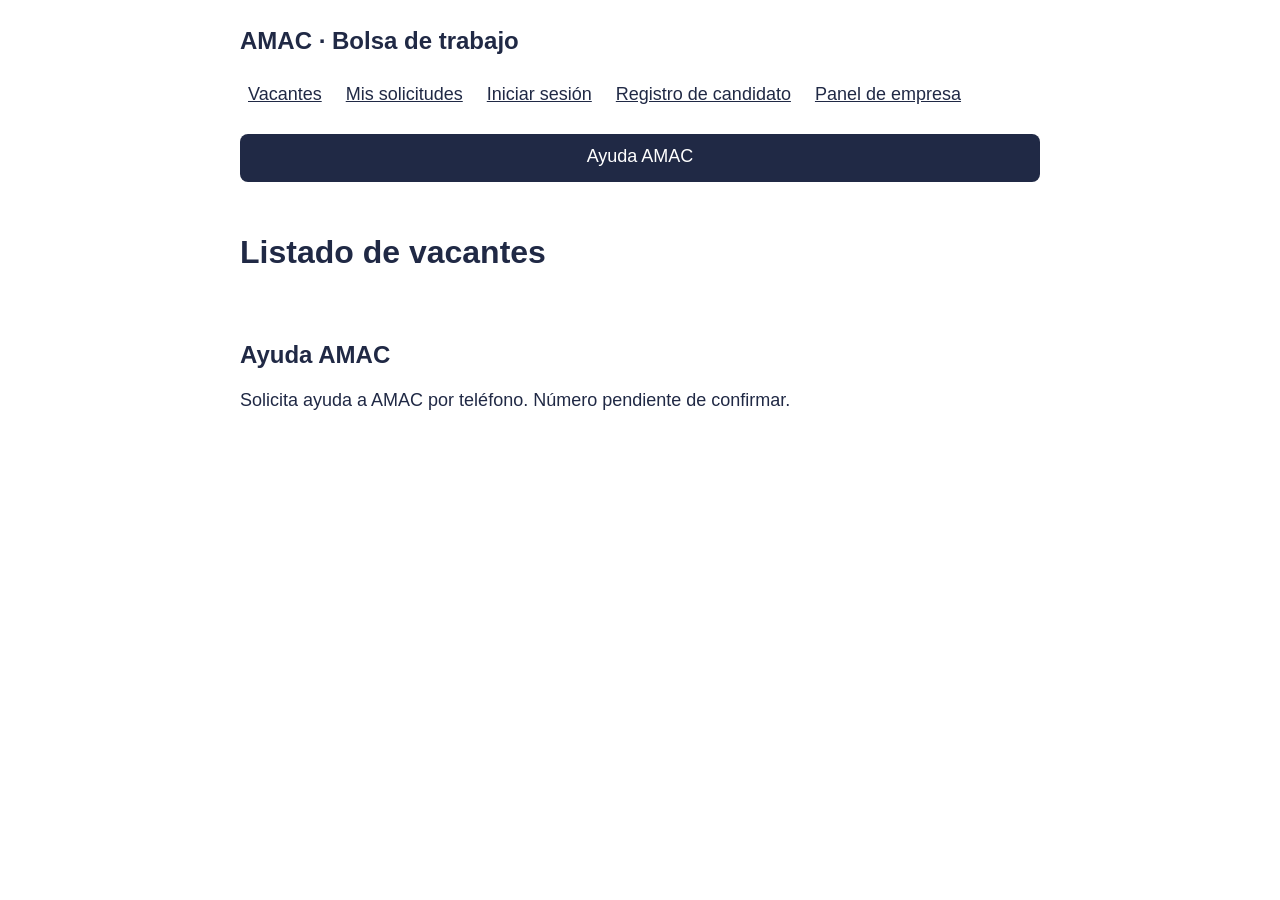
==== index.html @ efeb9921 "Agrega estructura base HTML" ====
<!DOCTYPE html>
<html lang="es">
<head>
  <meta charset="UTF-8">
  <meta name="viewport" content="width=device-width, initial-scale=1.0">
  <title>Listado de vacantes | AMAC</title>
  <link rel="stylesheet" href="css/variables.css">
  <link rel="stylesheet" href="css/base.css">
  <link rel="stylesheet" href="css/layout.css">
  <link rel="stylesheet" href="css/componentes.css">
</head>
<body>
  <a class="saltar-contenido" href="#principal">Saltar al contenido</a>

  <header class="encabezado contenedor">
    <p class="nombre-sitio">AMAC · Bolsa de trabajo</p>
    <nav aria-label="Navegación principal">
      <a href="index.html">Vacantes</a>
      <a href="mis-solicitudes.html">Mis solicitudes</a>
      <a href="login.html">Iniciar sesión</a>
      <a href="registro-candidato.html">Registro de candidato</a>
      <a href="empresa-vacantes.html">Panel de empresa</a>
    </nav>
    <a class="boton" href="#ayuda">Ayuda AMAC</a>
  </header>

  <main id="principal" class="contenedor" tabindex="-1">
    <h1>Listado de vacantes</h1>
  </main>

  <footer class="pie contenedor" id="ayuda">
    <h2>Ayuda AMAC</h2>
    <p>Solicita ayuda a AMAC por teléfono. Número pendiente de confirmar.</p>
  </footer>
</body>
</html>
---- css/variables.css ----
:root {
  --color-primario: #202945;
  --color-texto: #202945;
  --color-fondo: #ffffff;
  --color-borde: #667085;

  --fuente-base: "Work Sans", Arial, sans-serif;
  --texto-base: 1.125rem;
  --texto-h1: 2rem;
  --texto-h2: 1.5rem;

  --espacio-s: 0.5rem;
  --espacio-m: 1rem;
  --espacio-l: 1.5rem;
  --radio: 0.5rem;
}
---- css/base.css ----
* {
  box-sizing: border-box;
}

body {
  margin: 0;
  font-family: var(--fuente-base);
  font-size: var(--texto-base);
  line-height: 1.4;
  color: var(--color-texto);
  background-color: var(--color-fondo);
}

h1 {
  font-size: var(--texto-h1);
}

h2 {
  font-size: var(--texto-h2);
}

h1, h2, p {
  margin: 0 0 var(--espacio-m);
}

a {
  color: var(--color-primario);
}

:focus-visible {
  outline: 3px solid var(--color-primario);
  outline-offset: 3px;
}

.saltar-contenido {
  position: absolute;
  left: -9999px;
}

.saltar-contenido:focus {
  left: var(--espacio-m);
  top: var(--espacio-m);
  padding: var(--espacio-m);
  background-color: var(--color-fondo);
}
---- css/layout.css ----
.contenedor {
  width: 90%;
  max-width: 800px;
  margin: 0 auto;
}

.encabezado, main, .pie {
  padding: var(--espacio-l) 0;
}

.nombre-sitio {
  font-size: var(--texto-h2);
  font-weight: bold;
}

.encabezado nav {
  display: flex;
  flex-direction: column;
  gap: var(--espacio-s);
}

.encabezado nav a {
  display: inline-block;
  min-height: 44px;
  padding: var(--espacio-s);
}

.encabezado .boton {
  width: 100%;
  margin-top: var(--espacio-m);
}

@media (min-width: 768px) {
  .encabezado nav {
    flex-direction: row;
    flex-wrap: wrap;
  }
}
---- css/componentes.css ----
.boton {
  display: inline-block;
  min-width: 48px;
  min-height: 48px;
  padding: 0.625rem var(--espacio-l);
  border: 0;
  border-radius: var(--radio);
  font-family: var(--fuente-base);
  font-size: var(--texto-base);
  font-weight: 500;
  line-height: 1.4;
  text-align: center;
  text-decoration: none;
  color: var(--color-fondo);
  background-color: var(--color-primario);
  cursor: pointer;
}

.boton:hover {
  text-decoration: underline;
}
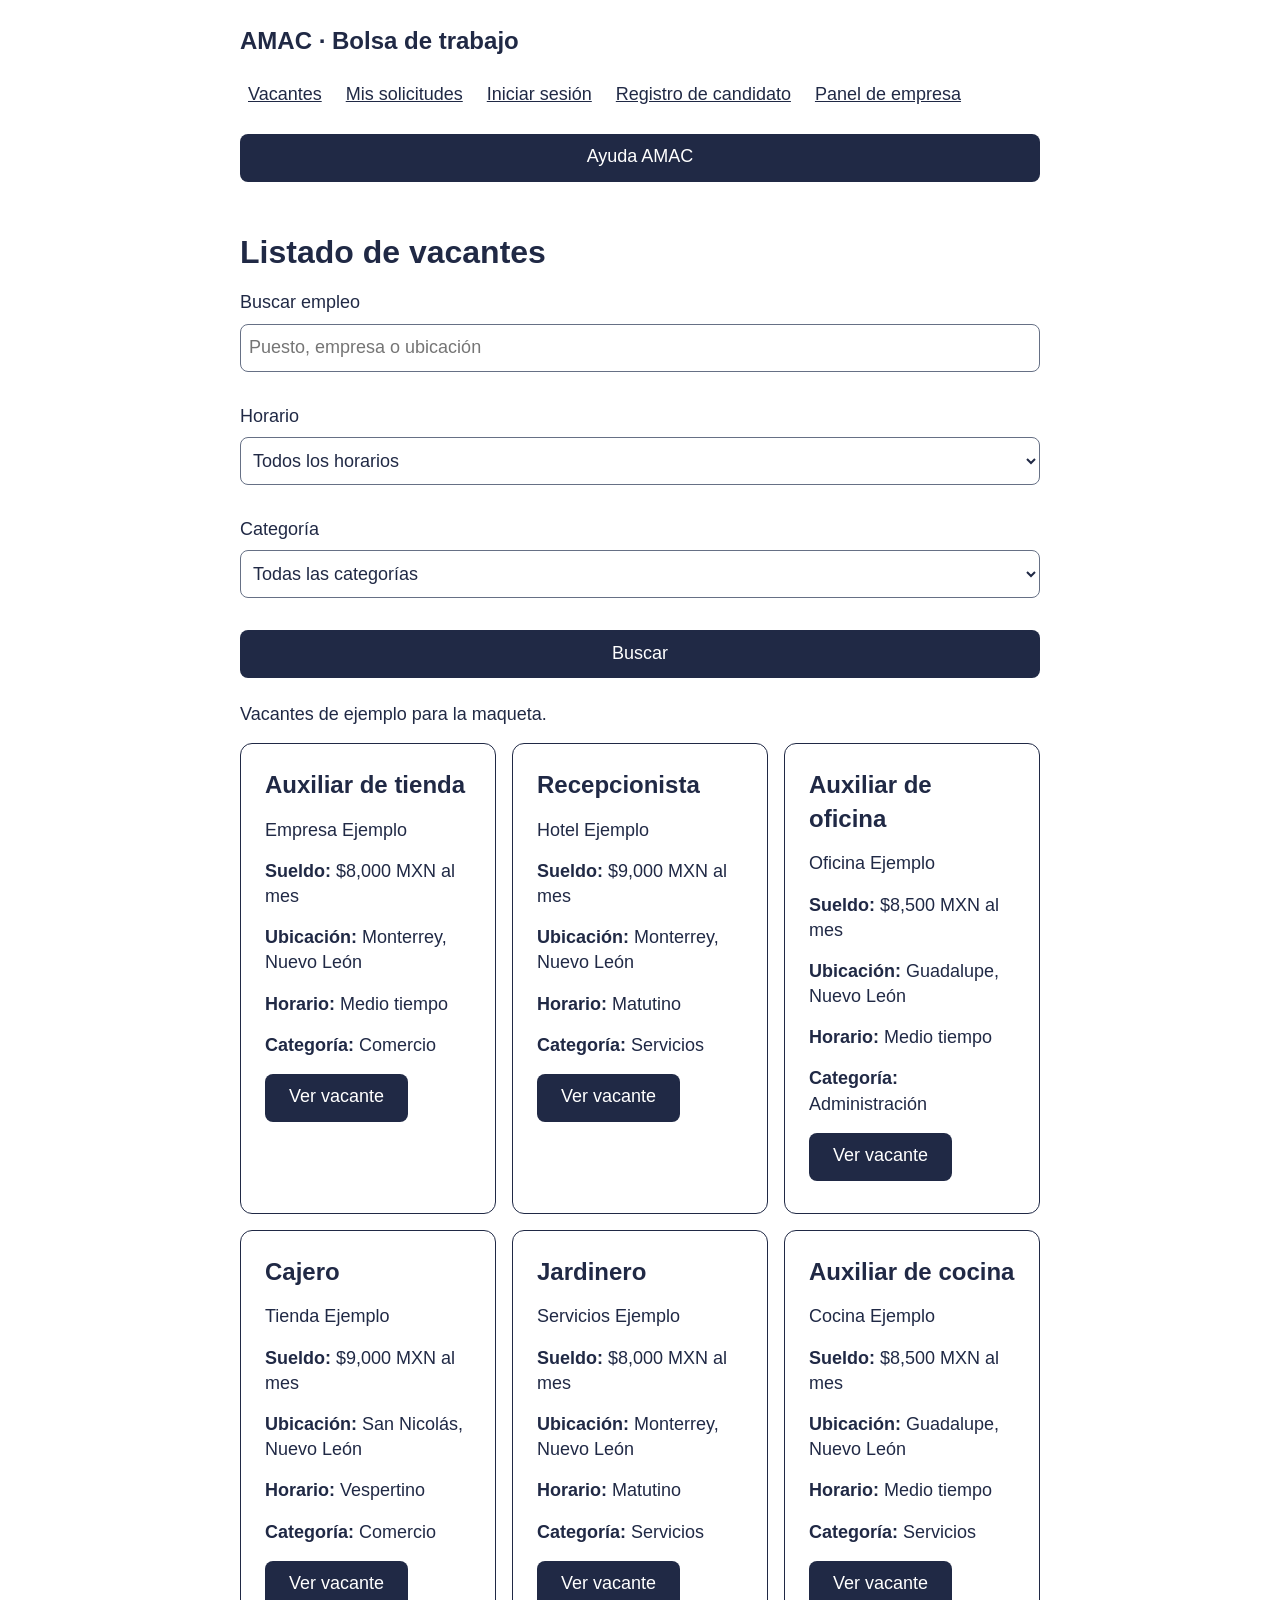
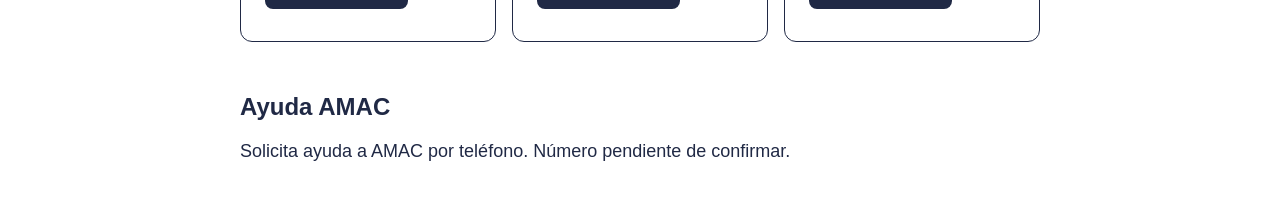
==== commit 3f1cd138: "contenido de las seis páginas y estilos compartidos" ====
--- a/index.html
+++ b/index.html
@@ -26,6 +26,90 @@
 
   <main id="principal" class="contenedor" tabindex="-1">
     <h1>Listado de vacantes</h1>
+
+    <form class="formulario" role="search">
+      <div class="campo-formulario">
+        <label for="busqueda">Buscar empleo</label>
+        <input type="search" id="busqueda" name="busqueda" placeholder="Puesto, empresa o ubicación">
+      </div>
+      <div class="campo-formulario">
+        <label for="horario">Horario</label>
+        <select id="horario" name="horario">
+          <option value="">Todos los horarios</option>
+          <option value="matutino">Matutino</option>
+          <option value="vespertino">Vespertino</option>
+          <option value="medio-tiempo">Medio tiempo</option>
+        </select>
+      </div>
+      <div class="campo-formulario">
+        <label for="categoria">Categoría</label>
+        <select id="categoria" name="categoria">
+          <option value="">Todas las categorías</option>
+          <option value="comercio">Comercio</option>
+          <option value="servicios">Servicios</option>
+          <option value="administracion">Administración</option>
+        </select>
+      </div>
+      <button class="boton" type="button">Buscar</button>
+    </form>
+
+    <p>Vacantes de ejemplo para la maqueta.</p>
+    <div class="lista-vacantes">
+      <article class="tarjeta">
+        <h2>Auxiliar de tienda</h2>
+        <p>Empresa Ejemplo</p>
+        <p><strong>Sueldo:</strong> $8,000 MXN al mes</p>
+        <p><strong>Ubicación:</strong> Monterrey, Nuevo León</p>
+        <p><strong>Horario:</strong> Medio tiempo</p>
+        <p><strong>Categoría:</strong> Comercio</p>
+        <a class="boton" href="vacante.html#auxiliar-tienda">Ver vacante</a>
+      </article>
+      <article class="tarjeta">
+        <h2>Recepcionista</h2>
+        <p>Hotel Ejemplo</p>
+        <p><strong>Sueldo:</strong> $9,000 MXN al mes</p>
+        <p><strong>Ubicación:</strong> Monterrey, Nuevo León</p>
+        <p><strong>Horario:</strong> Matutino</p>
+        <p><strong>Categoría:</strong> Servicios</p>
+        <a class="boton" href="vacante.html#recepcionista">Ver vacante</a>
+      </article>
+      <article class="tarjeta">
+        <h2>Auxiliar de oficina</h2>
+        <p>Oficina Ejemplo</p>
+        <p><strong>Sueldo:</strong> $8,500 MXN al mes</p>
+        <p><strong>Ubicación:</strong> Guadalupe, Nuevo León</p>
+        <p><strong>Horario:</strong> Medio tiempo</p>
+        <p><strong>Categoría:</strong> Administración</p>
+        <a class="boton" href="vacante.html#auxiliar-oficina">Ver vacante</a>
+      </article>
+      <article class="tarjeta">
+        <h2>Cajero</h2>
+        <p>Tienda Ejemplo</p>
+        <p><strong>Sueldo:</strong> $9,000 MXN al mes</p>
+        <p><strong>Ubicación:</strong> San Nicolás, Nuevo León</p>
+        <p><strong>Horario:</strong> Vespertino</p>
+        <p><strong>Categoría:</strong> Comercio</p>
+        <a class="boton" href="vacante.html#cajero">Ver vacante</a>
+      </article>
+      <article class="tarjeta">
+        <h2>Jardinero</h2>
+        <p>Servicios Ejemplo</p>
+        <p><strong>Sueldo:</strong> $8,000 MXN al mes</p>
+        <p><strong>Ubicación:</strong> Monterrey, Nuevo León</p>
+        <p><strong>Horario:</strong> Matutino</p>
+        <p><strong>Categoría:</strong> Servicios</p>
+        <a class="boton" href="vacante.html#jardinero">Ver vacante</a>
+      </article>
+      <article class="tarjeta">
+        <h2>Auxiliar de cocina</h2>
+        <p>Cocina Ejemplo</p>
+        <p><strong>Sueldo:</strong> $8,500 MXN al mes</p>
+        <p><strong>Ubicación:</strong> Guadalupe, Nuevo León</p>
+        <p><strong>Horario:</strong> Medio tiempo</p>
+        <p><strong>Categoría:</strong> Servicios</p>
+        <a class="boton" href="vacante.html#auxiliar-cocina">Ver vacante</a>
+      </article>
+    </div>
   </main>
 
   <footer class="pie contenedor" id="ayuda">
--- a/css/layout.css
+++ b/css/layout.css
@@ -36,3 +36,25 @@
     flex-wrap: wrap;
   }
 }
+
+.lista-vacantes {
+  display: grid;
+  grid-template-columns: 1fr;
+  gap: var(--espacio-m);
+}
+
+.lista-vacantes .tarjeta {
+  margin: 0;
+}
+
+@media (min-width: 768px) {
+  .lista-vacantes {
+    grid-template-columns: repeat(2, minmax(0, 1fr));
+  }
+}
+
+@media (min-width: 1024px) {
+  .lista-vacantes {
+    grid-template-columns: repeat(3, minmax(0, 1fr));
+  }
+}
--- a/css/componentes.css
+++ b/css/componentes.css
@@ -19,3 +19,62 @@
 .boton:hover {
   text-decoration: underline;
 }
+
+.tarjeta {
+  padding: var(--espacio-l);
+  margin: var(--espacio-l) 0;
+  border: 1px solid var(--color-primario);
+  border-radius: 0.75rem;
+  min-width: 0;
+}
+
+.formulario, .campo-formulario, .acciones {
+  display: flex;
+  flex-direction: column;
+  gap: var(--espacio-s);
+  margin-bottom: var(--espacio-l);
+}
+
+fieldset {
+  min-width: 0;
+  margin: 0;
+  padding: var(--espacio-m);
+  border: 1px solid var(--color-borde);
+}
+
+legend {
+  font-weight: bold;
+}
+
+.campo-formulario input,
+.campo-formulario select,
+.campo-formulario textarea {
+  width: 100%;
+  min-width: 0;
+  min-height: 48px;
+  padding: var(--espacio-s);
+  border: 1px solid var(--color-borde);
+  border-radius: var(--radio);
+  font: inherit;
+  color: var(--color-texto);
+  background-color: var(--color-fondo);
+}
+
+.opcion {
+  display: flex;
+  align-items: center;
+  gap: var(--espacio-s);
+  min-height: 44px;
+}
+
+.etiqueta-estatus {
+  display: inline-block;
+  padding: var(--espacio-s);
+  border: 1px solid var(--color-borde);
+  border-radius: var(--radio);
+  font-weight: bold;
+}
+
+.tarjeta > .boton {
+  margin-bottom: var(--espacio-s);
+}
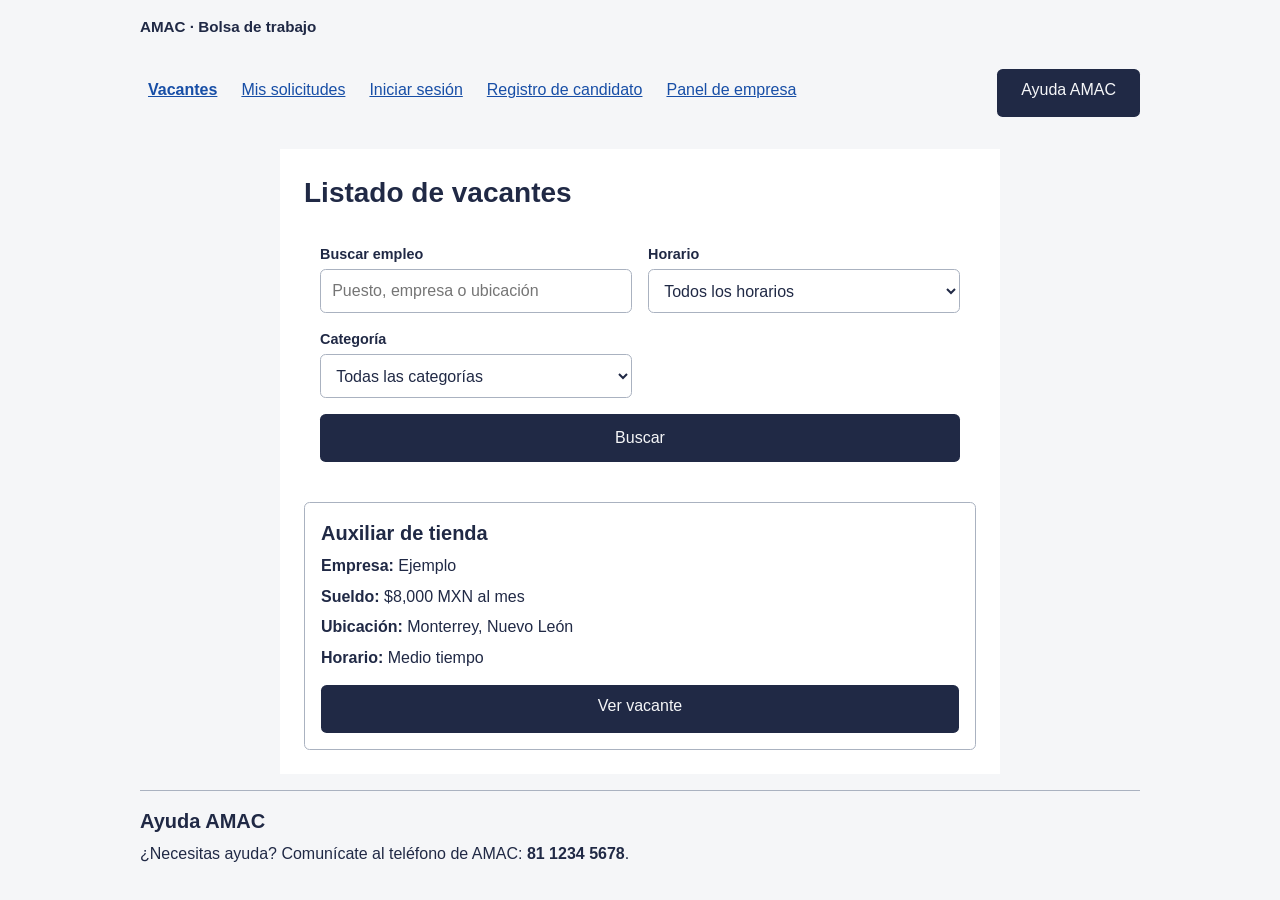
==== commit c8a978d3: "cambios" ====
--- a/index.html
+++ b/index.html
@@ -11,11 +11,10 @@
 </head>
 <body>
   <a class="saltar-contenido" href="#principal">Saltar al contenido</a>
-
   <header class="encabezado contenedor">
     <p class="nombre-sitio">AMAC · Bolsa de trabajo</p>
     <nav aria-label="Navegación principal">
-      <a href="index.html">Vacantes</a>
+      <a href="index.html" aria-current="page">Vacantes</a>
       <a href="mis-solicitudes.html">Mis solicitudes</a>
       <a href="login.html">Iniciar sesión</a>
       <a href="registro-candidato.html">Registro de candidato</a>
@@ -23,98 +22,47 @@
     </nav>
     <a class="boton" href="#ayuda">Ayuda AMAC</a>
   </header>
-
   <main id="principal" class="contenedor" tabindex="-1">
-    <h1>Listado de vacantes</h1>
-
-    <form class="formulario" role="search">
-      <div class="campo-formulario">
-        <label for="busqueda">Buscar empleo</label>
-        <input type="search" id="busqueda" name="busqueda" placeholder="Puesto, empresa o ubicación">
+    <section class="panel">
+      <h1>Listado de vacantes</h1>
+      <form class="filtros" role="search">
+        <div>
+          <label for="busqueda">Buscar empleo</label>
+          <input id="busqueda" name="busqueda" type="search" placeholder="Puesto, empresa o ubicación">
+        </div>
+        <div>
+          <label for="horario">Horario</label>
+          <select id="horario" name="horario">
+            <option>Todos los horarios</option>
+            <option>Tiempo completo</option>
+            <option>Medio tiempo</option>
+          </select>
+        </div>
+        <div>
+          <label for="categoria">Categoría</label>
+          <select id="categoria" name="categoria">
+            <option>Todas las categorías</option>
+            <option>Atención a clientes</option>
+            <option>Ventas</option>
+          </select>
+        </div>
+        <button class="boton campo-completo" type="submit">Buscar</button>
+      </form>
+      <div class="vacantes">
+        <article class="tarjeta">
+          <h2>Auxiliar de tienda</h2>
+          <p><strong>Empresa:</strong> Ejemplo</p>
+          <p><strong>Sueldo:</strong> $8,000 MXN al mes</p>
+          <p><strong>Ubicación:</strong> Monterrey, Nuevo León</p>
+          <p><strong>Horario:</strong> Medio tiempo</p>
+          <a class="boton" href="vacante.html">Ver vacante</a>
+        </article>
       </div>
-      <div class="campo-formulario">
-        <label for="horario">Horario</label>
-        <select id="horario" name="horario">
-          <option value="">Todos los horarios</option>
-          <option value="matutino">Matutino</option>
-          <option value="vespertino">Vespertino</option>
-          <option value="medio-tiempo">Medio tiempo</option>
-        </select>
-      </div>
-      <div class="campo-formulario">
-        <label for="categoria">Categoría</label>
-        <select id="categoria" name="categoria">
-          <option value="">Todas las categorías</option>
-          <option value="comercio">Comercio</option>
-          <option value="servicios">Servicios</option>
-          <option value="administracion">Administración</option>
-        </select>
-      </div>
-      <button class="boton" type="button">Buscar</button>
-    </form>
-
-    <p>Vacantes de ejemplo para la maqueta.</p>
-    <div class="lista-vacantes">
-      <article class="tarjeta">
-        <h2>Auxiliar de tienda</h2>
-        <p>Empresa Ejemplo</p>
-        <p><strong>Sueldo:</strong> $8,000 MXN al mes</p>
-        <p><strong>Ubicación:</strong> Monterrey, Nuevo León</p>
-        <p><strong>Horario:</strong> Medio tiempo</p>
-        <p><strong>Categoría:</strong> Comercio</p>
-        <a class="boton" href="vacante.html#auxiliar-tienda">Ver vacante</a>
-      </article>
-      <article class="tarjeta">
-        <h2>Recepcionista</h2>
-        <p>Hotel Ejemplo</p>
-        <p><strong>Sueldo:</strong> $9,000 MXN al mes</p>
-        <p><strong>Ubicación:</strong> Monterrey, Nuevo León</p>
-        <p><strong>Horario:</strong> Matutino</p>
-        <p><strong>Categoría:</strong> Servicios</p>
-        <a class="boton" href="vacante.html#recepcionista">Ver vacante</a>
-      </article>
-      <article class="tarjeta">
-        <h2>Auxiliar de oficina</h2>
-        <p>Oficina Ejemplo</p>
-        <p><strong>Sueldo:</strong> $8,500 MXN al mes</p>
-        <p><strong>Ubicación:</strong> Guadalupe, Nuevo León</p>
-        <p><strong>Horario:</strong> Medio tiempo</p>
-        <p><strong>Categoría:</strong> Administración</p>
-        <a class="boton" href="vacante.html#auxiliar-oficina">Ver vacante</a>
-      </article>
-      <article class="tarjeta">
-        <h2>Cajero</h2>
-        <p>Tienda Ejemplo</p>
-        <p><strong>Sueldo:</strong> $9,000 MXN al mes</p>
-        <p><strong>Ubicación:</strong> San Nicolás, Nuevo León</p>
-        <p><strong>Horario:</strong> Vespertino</p>
-        <p><strong>Categoría:</strong> Comercio</p>
-        <a class="boton" href="vacante.html#cajero">Ver vacante</a>
-      </article>
-      <article class="tarjeta">
-        <h2>Jardinero</h2>
-        <p>Servicios Ejemplo</p>
-        <p><strong>Sueldo:</strong> $8,000 MXN al mes</p>
-        <p><strong>Ubicación:</strong> Monterrey, Nuevo León</p>
-        <p><strong>Horario:</strong> Matutino</p>
-        <p><strong>Categoría:</strong> Servicios</p>
-        <a class="boton" href="vacante.html#jardinero">Ver vacante</a>
-      </article>
-      <article class="tarjeta">
-        <h2>Auxiliar de cocina</h2>
-        <p>Cocina Ejemplo</p>
-        <p><strong>Sueldo:</strong> $8,500 MXN al mes</p>
-        <p><strong>Ubicación:</strong> Guadalupe, Nuevo León</p>
-        <p><strong>Horario:</strong> Medio tiempo</p>
-        <p><strong>Categoría:</strong> Servicios</p>
-        <a class="boton" href="vacante.html#auxiliar-cocina">Ver vacante</a>
-      </article>
-    </div>
+    </section>
   </main>
-
   <footer class="pie contenedor" id="ayuda">
     <h2>Ayuda AMAC</h2>
-    <p>Solicita ayuda a AMAC por teléfono. Número pendiente de confirmar.</p>
+    <p>¿Necesitas ayuda? Comunícate al teléfono de AMAC: <strong>81 1234 5678</strong>.</p>
   </footer>
 </body>
 </html>
--- a/css/variables.css
+++ b/css/variables.css
@@ -1,16 +1,20 @@
 :root {
   --color-primario: #202945;
   --color-texto: #202945;
-  --color-fondo: #ffffff;
-  --color-borde: #667085;
+  --color-fondo: #f5f6f8;
+  --color-superficie: #ffffff;
+  --color-borde: #aab2c0;
+  --color-enlace: #174ea6;
+  --color-exito: #176b45;
+  --color-peligro: #9b1c1c;
 
   --fuente-base: "Work Sans", Arial, sans-serif;
-  --texto-base: 1.125rem;
-  --texto-h1: 2rem;
-  --texto-h2: 1.5rem;
+  --texto-base: 1rem;
+  --texto-h1: 1.75rem;
+  --texto-h2: 1.25rem;
 
   --espacio-s: 0.5rem;
   --espacio-m: 1rem;
   --espacio-l: 1.5rem;
-  --radio: 0.5rem;
+  --radio: 0.35rem;
 }
--- a/css/base.css
+++ b/css/base.css
@@ -24,7 +24,34 @@
 }
 
 a {
-  color: var(--color-primario);
+  color: var(--color-enlace);
+}
+
+label {
+  display: block;
+  margin-bottom: 0.3rem;
+  font-size: 0.9rem;
+  font-weight: 600;
+}
+
+input, select, textarea {
+  width: 100%;
+  min-height: 44px;
+  padding: 0.55rem 0.7rem;
+  border: 1px solid var(--color-borde);
+  border-radius: var(--radio);
+  font: inherit;
+  color: var(--color-texto);
+  background: var(--color-superficie);
+}
+
+textarea {
+  min-height: 6rem;
+  resize: vertical;
+}
+
+input:invalid:not(:placeholder-shown) {
+  border-color: var(--color-peligro);
 }
 
 :focus-visible {
@@ -43,3 +70,8 @@
   padding: var(--espacio-m);
   background-color: var(--color-fondo);
 }
+
+.texto-ayuda {
+  color: #4b5565;
+  font-size: 0.9rem;
+}
--- a/css/layout.css
+++ b/css/layout.css
@@ -1,15 +1,15 @@
 .contenedor {
   width: 90%;
-  max-width: 800px;
+  max-width: 1000px;
   margin: 0 auto;
 }
 
 .encabezado, main, .pie {
-  padding: var(--espacio-l) 0;
+  padding: var(--espacio-m) 0;
 }
 
 .nombre-sitio {
-  font-size: var(--texto-h2);
+  font-size: 0.95rem;
   font-weight: bold;
 }
 
@@ -30,31 +30,41 @@
   margin-top: var(--espacio-m);
 }
 
+.encabezado nav a[aria-current="page"] {
+  font-weight: 700;
+}
+
+main {
+  min-height: 60vh;
+}
+
+.pie {
+  border-top: 1px solid var(--color-borde);
+}
+
+.pie h2 {
+  margin-bottom: var(--espacio-s);
+}
+
 @media (min-width: 768px) {
+  .encabezado {
+    display: grid;
+    grid-template-columns: 1fr auto;
+    align-items: center;
+    gap: var(--espacio-m);
+  }
+
+  .encabezado .nombre-sitio {
+    grid-column: 1 / -1;
+  }
+
   .encabezado nav {
     flex-direction: row;
     flex-wrap: wrap;
   }
-}
 
-.lista-vacantes {
-  display: grid;
-  grid-template-columns: 1fr;
-  gap: var(--espacio-m);
-}
-
-.lista-vacantes .tarjeta {
-  margin: 0;
-}
-
-@media (min-width: 768px) {
-  .lista-vacantes {
-    grid-template-columns: repeat(2, minmax(0, 1fr));
+  .encabezado .boton {
+    width: auto;
+    margin-top: 0;
   }
 }
-
-@media (min-width: 1024px) {
-  .lista-vacantes {
-    grid-template-columns: repeat(3, minmax(0, 1fr));
-  }
-}
--- a/css/componentes.css
+++ b/css/componentes.css
@@ -20,61 +20,98 @@
   text-decoration: underline;
 }
 
-.tarjeta {
-  padding: var(--espacio-l);
-  margin: var(--espacio-l) 0;
+.boton-secundario {
+  color: var(--color-primario);
+  background: transparent;
   border: 1px solid var(--color-primario);
-  border-radius: 0.75rem;
-  min-width: 0;
 }
 
-.formulario, .campo-formulario, .acciones {
-  display: flex;
-  flex-direction: column;
-  gap: var(--espacio-s);
-  margin-bottom: var(--espacio-l);
+.boton-peligro {
+  background-color: var(--color-peligro);
 }
 
-fieldset {
-  min-width: 0;
-  margin: 0;
+.panel {
+  max-width: 720px;
+  margin: 0 auto;
+  padding: var(--espacio-l);
+  background: var(--color-superficie);
+}
+
+.formulario {
+  display: grid;
+  gap: var(--espacio-m);
+}
+
+.grupo-campos {
+  display: grid;
+  gap: var(--espacio-m);
+}
+
+.acciones {
+  display: grid;
+  gap: var(--espacio-s);
+}
+
+.vacantes, .solicitudes {
+  display: grid;
+  gap: var(--espacio-m);
+  margin-top: var(--espacio-l);
+}
+
+.tarjeta {
   padding: var(--espacio-m);
   border: 1px solid var(--color-borde);
+  border-radius: var(--radio);
+  background: var(--color-superficie);
 }
 
-legend {
-  font-weight: bold;
+.tarjeta h2, .tarjeta h3 {
+  margin-bottom: var(--espacio-s);
 }
 
-.campo-formulario input,
-.campo-formulario select,
-.campo-formulario textarea {
-  width: 100%;
-  min-width: 0;
-  min-height: 48px;
-  padding: var(--espacio-s);
-  border: 1px solid var(--color-borde);
-  border-radius: var(--radio);
-  font: inherit;
-  color: var(--color-texto);
-  background-color: var(--color-fondo);
+.tarjeta p {
+  margin-bottom: var(--espacio-s);
 }
 
-.opcion {
-  display: flex;
-  align-items: center;
-  gap: var(--espacio-s);
-  min-height: 44px;
+.tarjeta .boton {
+  width: 100%;
+  margin-top: var(--espacio-s);
 }
 
-.etiqueta-estatus {
+.estado {
   display: inline-block;
-  padding: var(--espacio-s);
-  border: 1px solid var(--color-borde);
-  border-radius: var(--radio);
-  font-weight: bold;
+  padding: 0.2rem 0.5rem;
+  border-radius: 999px;
+  color: var(--color-superficie);
+  background: var(--color-primario);
+  font-size: 0.85rem;
 }
 
-.tarjeta > .boton {
-  margin-bottom: var(--espacio-s);
+.estado-aceptada {
+  background: var(--color-exito);
 }
+
+.estado-rechazada {
+  background: var(--color-peligro);
+}
+
+.filtros {
+  display: grid;
+  gap: var(--espacio-m);
+  padding: var(--espacio-m);
+  background: var(--color-superficie);
+}
+
+@media (min-width: 640px) {
+  .grupo-campos, .filtros {
+    grid-template-columns: repeat(2, 1fr);
+  }
+
+  .campo-completo {
+    grid-column: 1 / -1;
+  }
+
+  .acciones {
+    grid-template-columns: repeat(2, 1fr);
+  }
+}
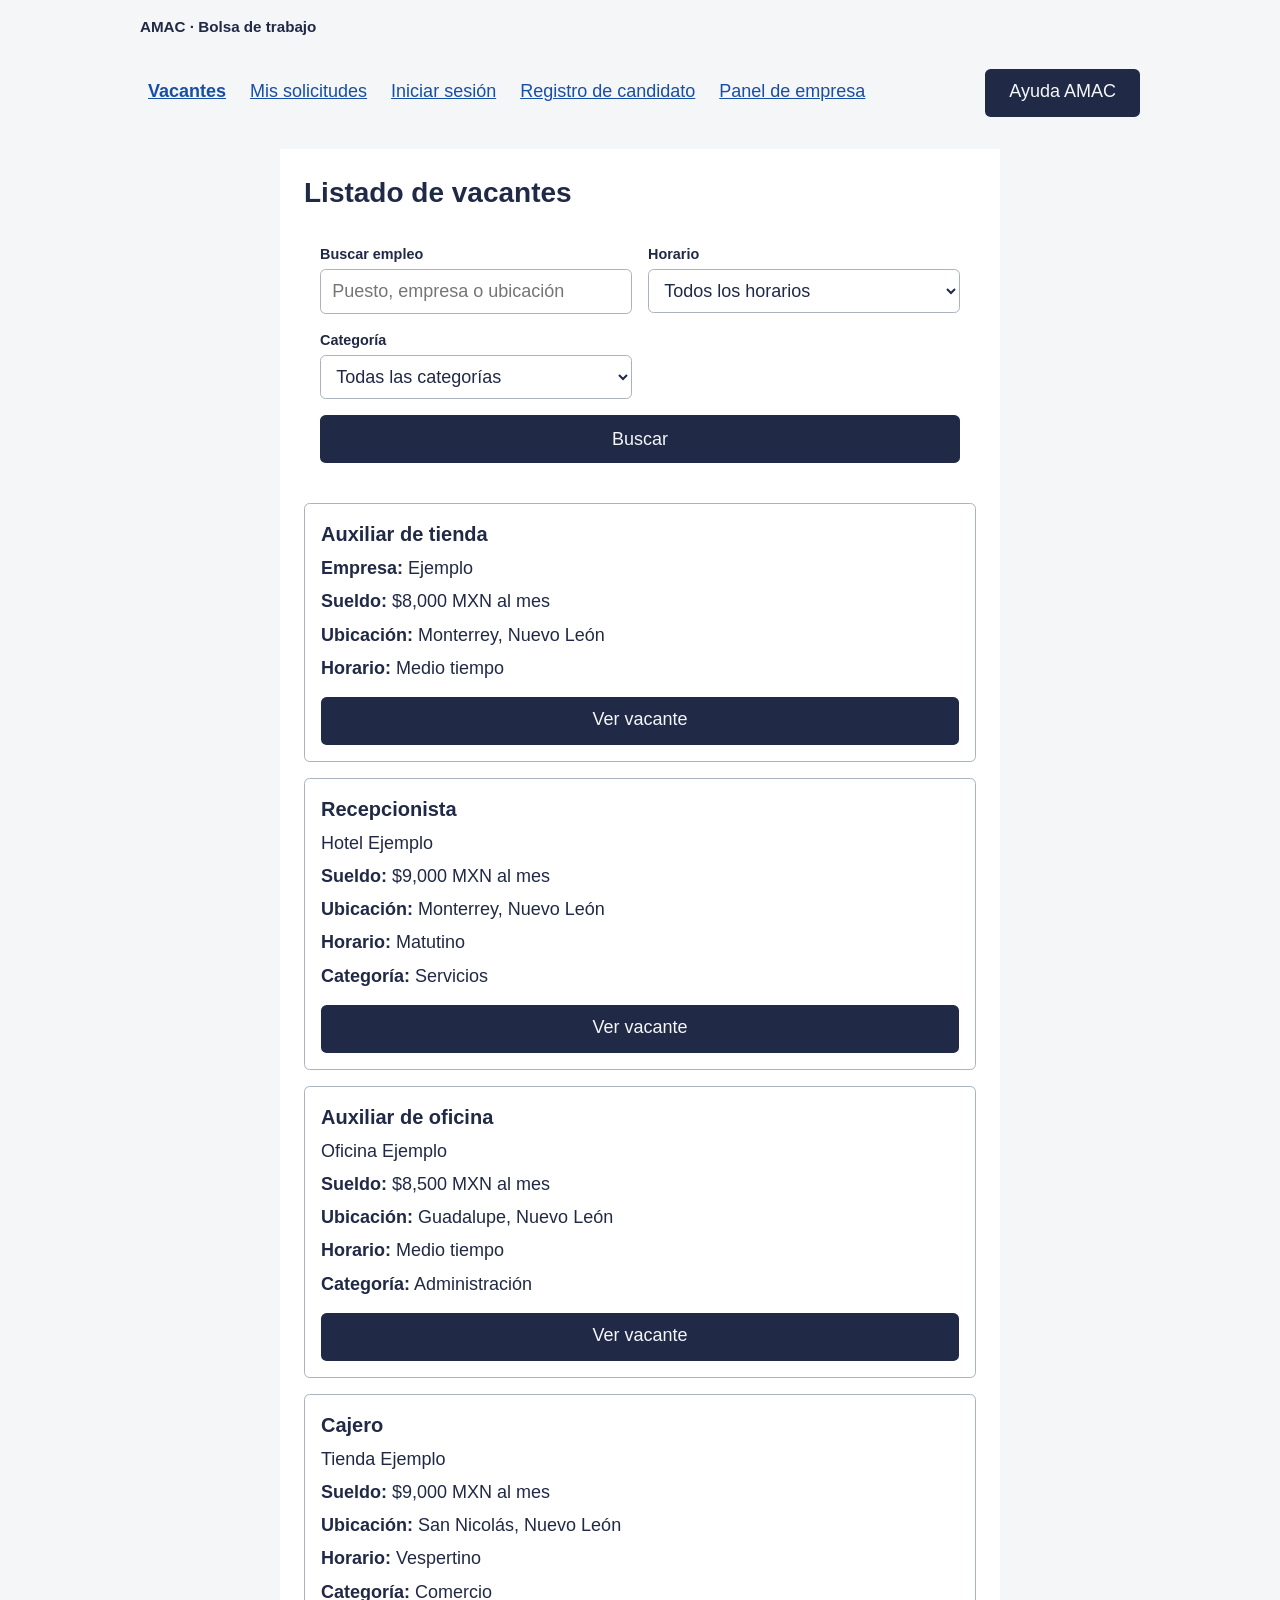
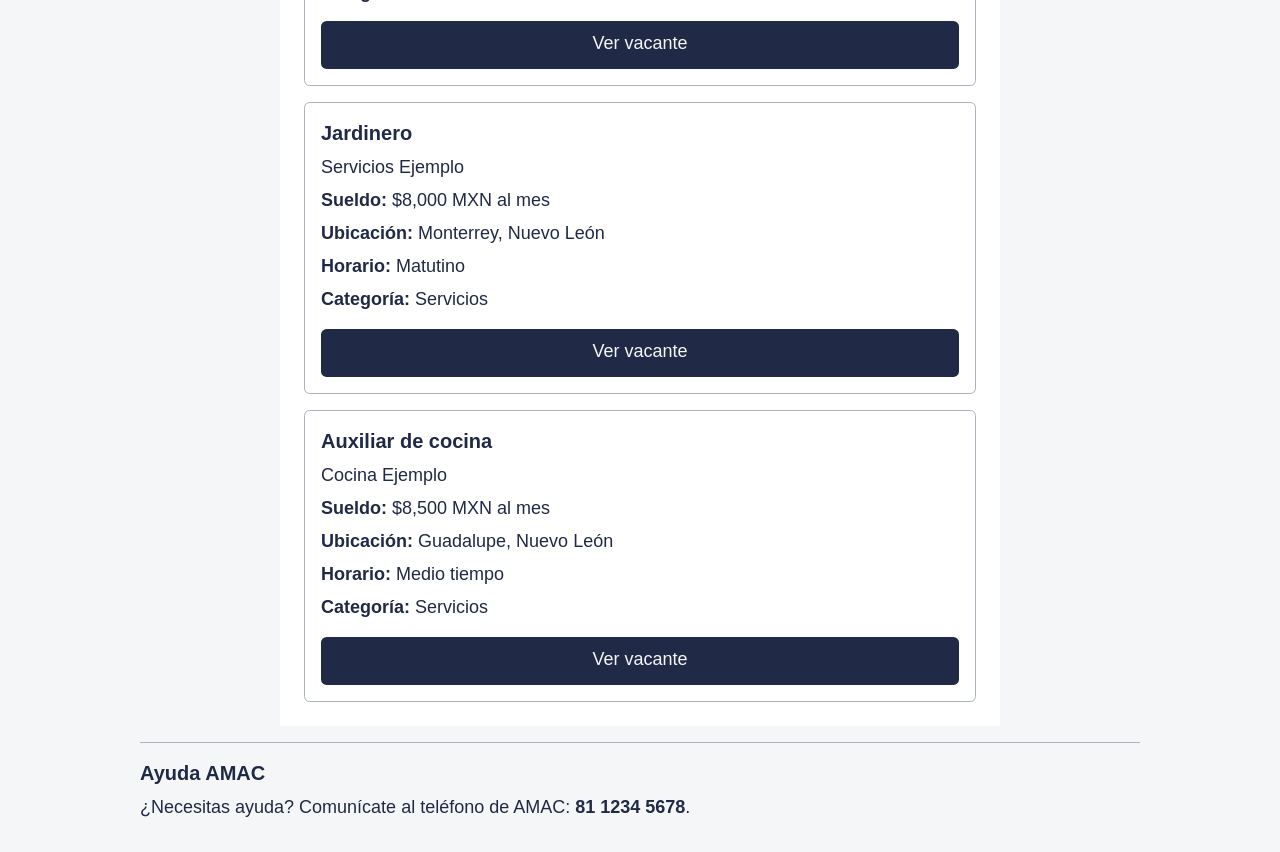
==== commit a61b8f57: "correcciones de reqs" ====
--- a/index.html
+++ b/index.html
@@ -55,7 +55,52 @@
           <p><strong>Sueldo:</strong> $8,000 MXN al mes</p>
           <p><strong>Ubicación:</strong> Monterrey, Nuevo León</p>
           <p><strong>Horario:</strong> Medio tiempo</p>
-          <a class="boton" href="vacante.html">Ver vacante</a>
+          <a class="boton" href="vacante.html#auxiliar-tienda">Ver vacante</a>
+        </article>
+        <article class="tarjeta">
+          <h2>Recepcionista</h2>
+          <p>Hotel Ejemplo</p>
+          <p><strong>Sueldo:</strong> $9,000 MXN al mes</p>
+          <p><strong>Ubicación:</strong> Monterrey, Nuevo León</p>
+          <p><strong>Horario:</strong> Matutino</p>
+          <p><strong>Categoría:</strong> Servicios</p>
+          <a class="boton" href="vacante.html#recepcionista">Ver vacante</a>
+        </article>
+        <article class="tarjeta">
+          <h2>Auxiliar de oficina</h2>
+          <p>Oficina Ejemplo</p>
+          <p><strong>Sueldo:</strong> $8,500 MXN al mes</p>
+          <p><strong>Ubicación:</strong> Guadalupe, Nuevo León</p>
+          <p><strong>Horario:</strong> Medio tiempo</p>
+          <p><strong>Categoría:</strong> Administración</p>
+          <a class="boton" href="vacante.html#auxiliar-oficina">Ver vacante</a>
+        </article>
+        <article class="tarjeta">
+          <h2>Cajero</h2>
+          <p>Tienda Ejemplo</p>
+          <p><strong>Sueldo:</strong> $9,000 MXN al mes</p>
+          <p><strong>Ubicación:</strong> San Nicolás, Nuevo León</p>
+          <p><strong>Horario:</strong> Vespertino</p>
+          <p><strong>Categoría:</strong> Comercio</p>
+          <a class="boton" href="vacante.html#cajero">Ver vacante</a>
+        </article>
+        <article class="tarjeta">
+          <h2>Jardinero</h2>
+          <p>Servicios Ejemplo</p>
+          <p><strong>Sueldo:</strong> $8,000 MXN al mes</p>
+          <p><strong>Ubicación:</strong> Monterrey, Nuevo León</p>
+          <p><strong>Horario:</strong> Matutino</p>
+          <p><strong>Categoría:</strong> Servicios</p>
+          <a class="boton" href="vacante.html#jardinero">Ver vacante</a>
+        </article>
+        <article class="tarjeta">
+          <h2>Auxiliar de cocina</h2>
+          <p>Cocina Ejemplo</p>
+          <p><strong>Sueldo:</strong> $8,500 MXN al mes</p>
+          <p><strong>Ubicación:</strong> Guadalupe, Nuevo León</p>
+          <p><strong>Horario:</strong> Medio tiempo</p>
+          <p><strong>Categoría:</strong> Servicios</p>
+          <a class="boton" href="vacante.html#auxiliar-cocina">Ver vacante</a>
         </article>
       </div>
     </section>
--- a/css/variables.css
+++ b/css/variables.css
@@ -9,7 +9,7 @@
   --color-peligro: #9b1c1c;
 
   --fuente-base: "Work Sans", Arial, sans-serif;
-  --texto-base: 1rem;
+  --texto-base: 1.125rem;
   --texto-h1: 1.75rem;
   --texto-h2: 1.25rem;
 
--- a/css/layout.css
+++ b/css/layout.css
@@ -68,3 +68,25 @@
     margin-top: 0;
   }
 }
+
+.lista-vacantes {
+  display: grid;
+  grid-template-columns: 1fr;
+  gap: var(--espacio-m);
+}
+
+.lista-vacantes .tarjeta {
+  margin: 0;
+}
+
+@media (min-width: 768px) {
+  .lista-vacantes {
+    grid-template-columns: repeat(2, minmax(0, 1fr));
+  }
+}
+
+@media (min-width: 1024px) {
+  .lista-vacantes {
+    grid-template-columns: repeat(3, minmax(0, 1fr));
+  }
+}
--- a/css/componentes.css
+++ b/css/componentes.css
@@ -115,3 +115,14 @@
     grid-template-columns: repeat(2, 1fr);
   }
 }
+
+fieldset {
+  min-width: 0;
+  margin: 0;
+  padding: var(--espacio-m);
+  border: 1px solid var(--color-borde);
+}
+
+legend {
+  font-weight: bold;
+}
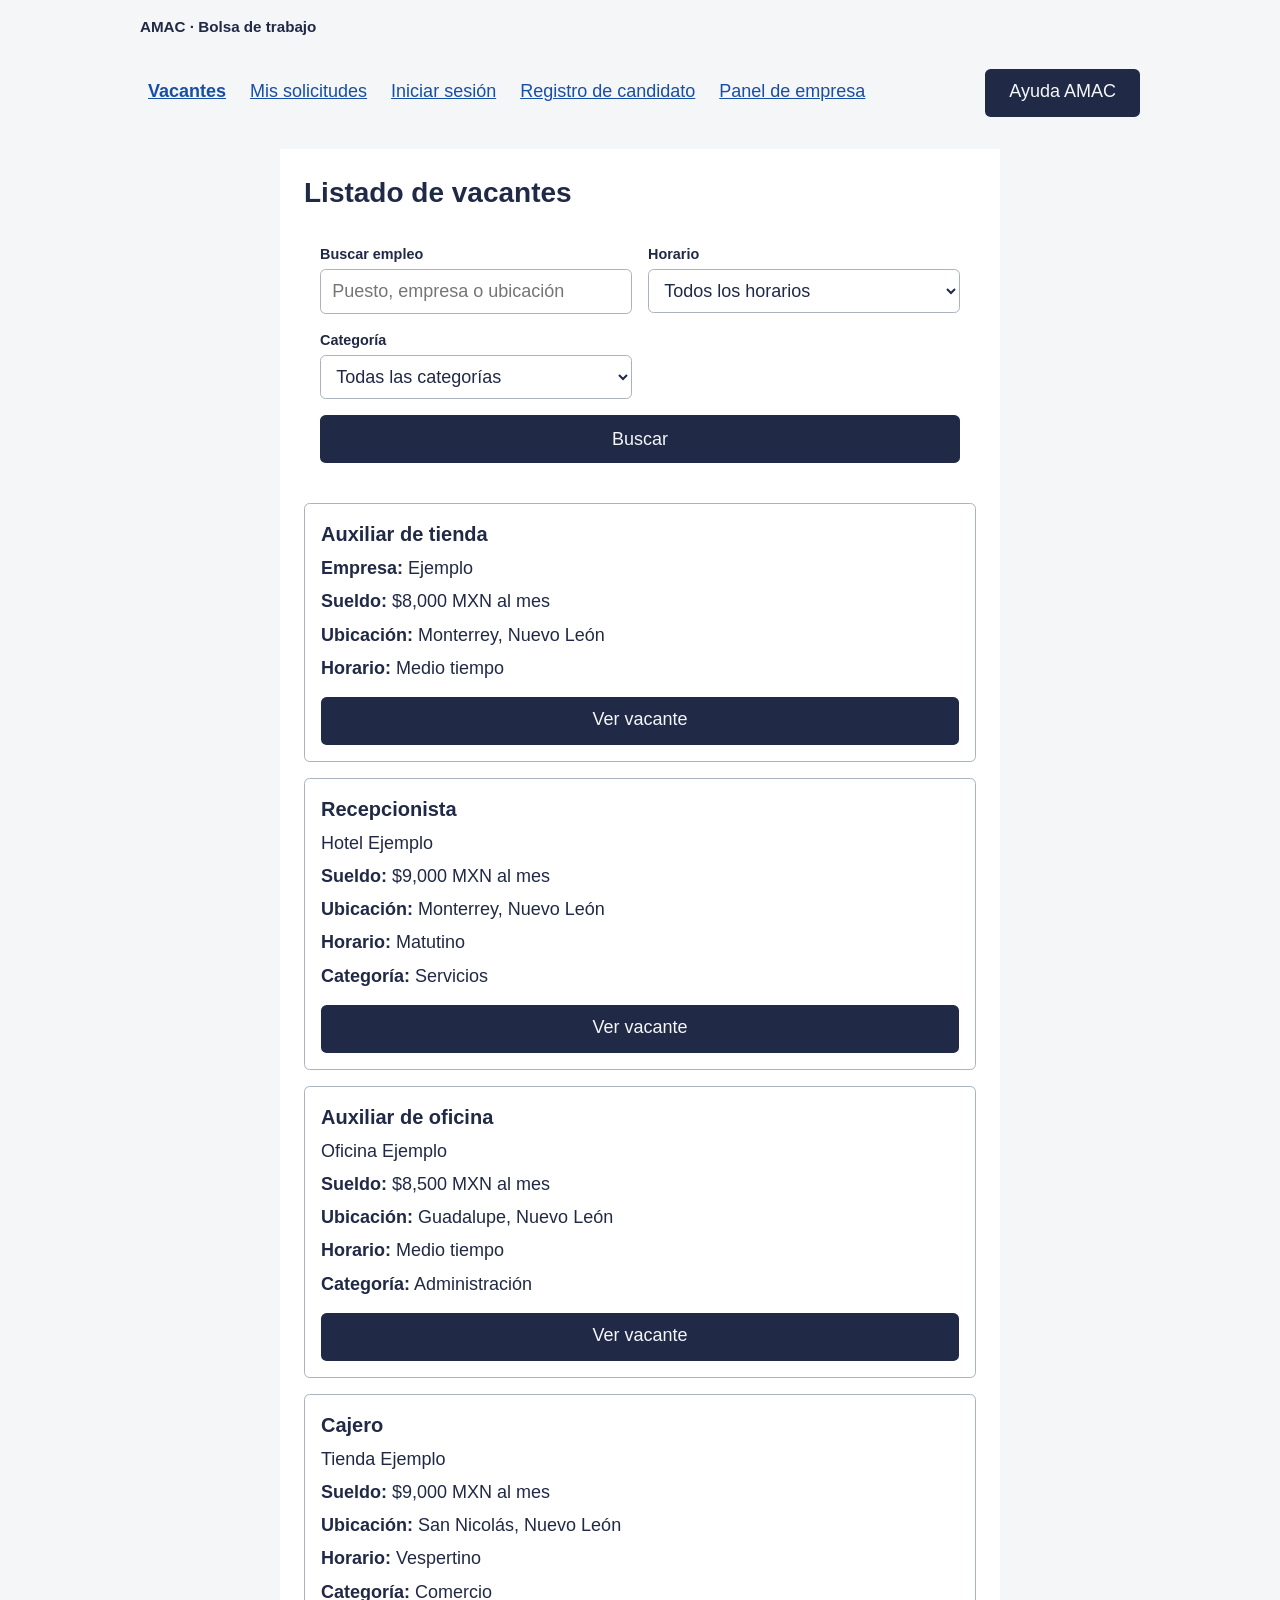
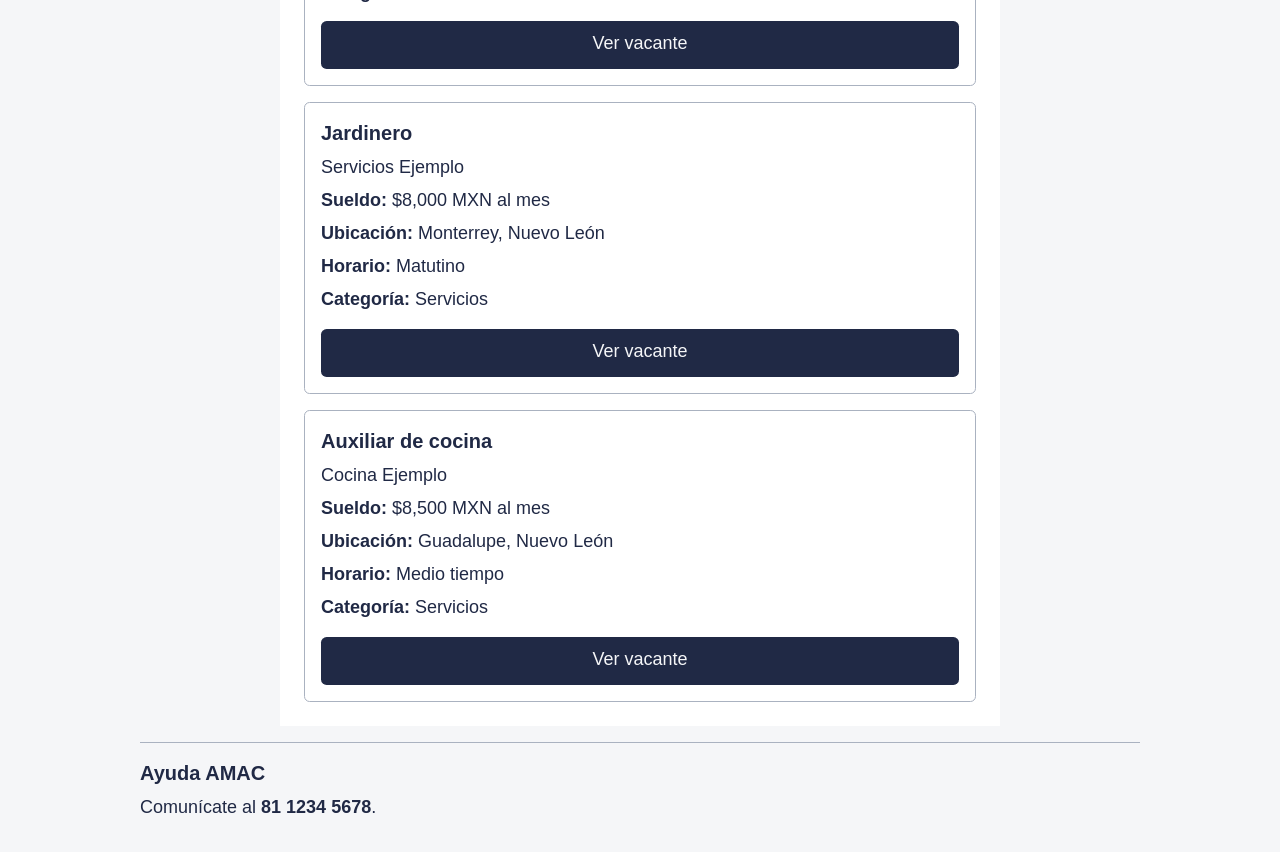
==== commit 7e51854e: "checkbox, registro, footer" ====
--- a/index.html
+++ b/index.html
@@ -105,9 +105,6 @@
       </div>
     </section>
   </main>
-  <footer class="pie contenedor" id="ayuda">
-    <h2>Ayuda AMAC</h2>
-    <p>¿Necesitas ayuda? Comunícate al teléfono de AMAC: <strong>81 1234 5678</strong>.</p>
-  </footer>
+  <footer class="pie contenedor" id="ayuda"><h2>Ayuda AMAC</h2><p>Comunícate al <strong>81 1234 5678</strong>.</p></footer>
 </body>
 </html>
